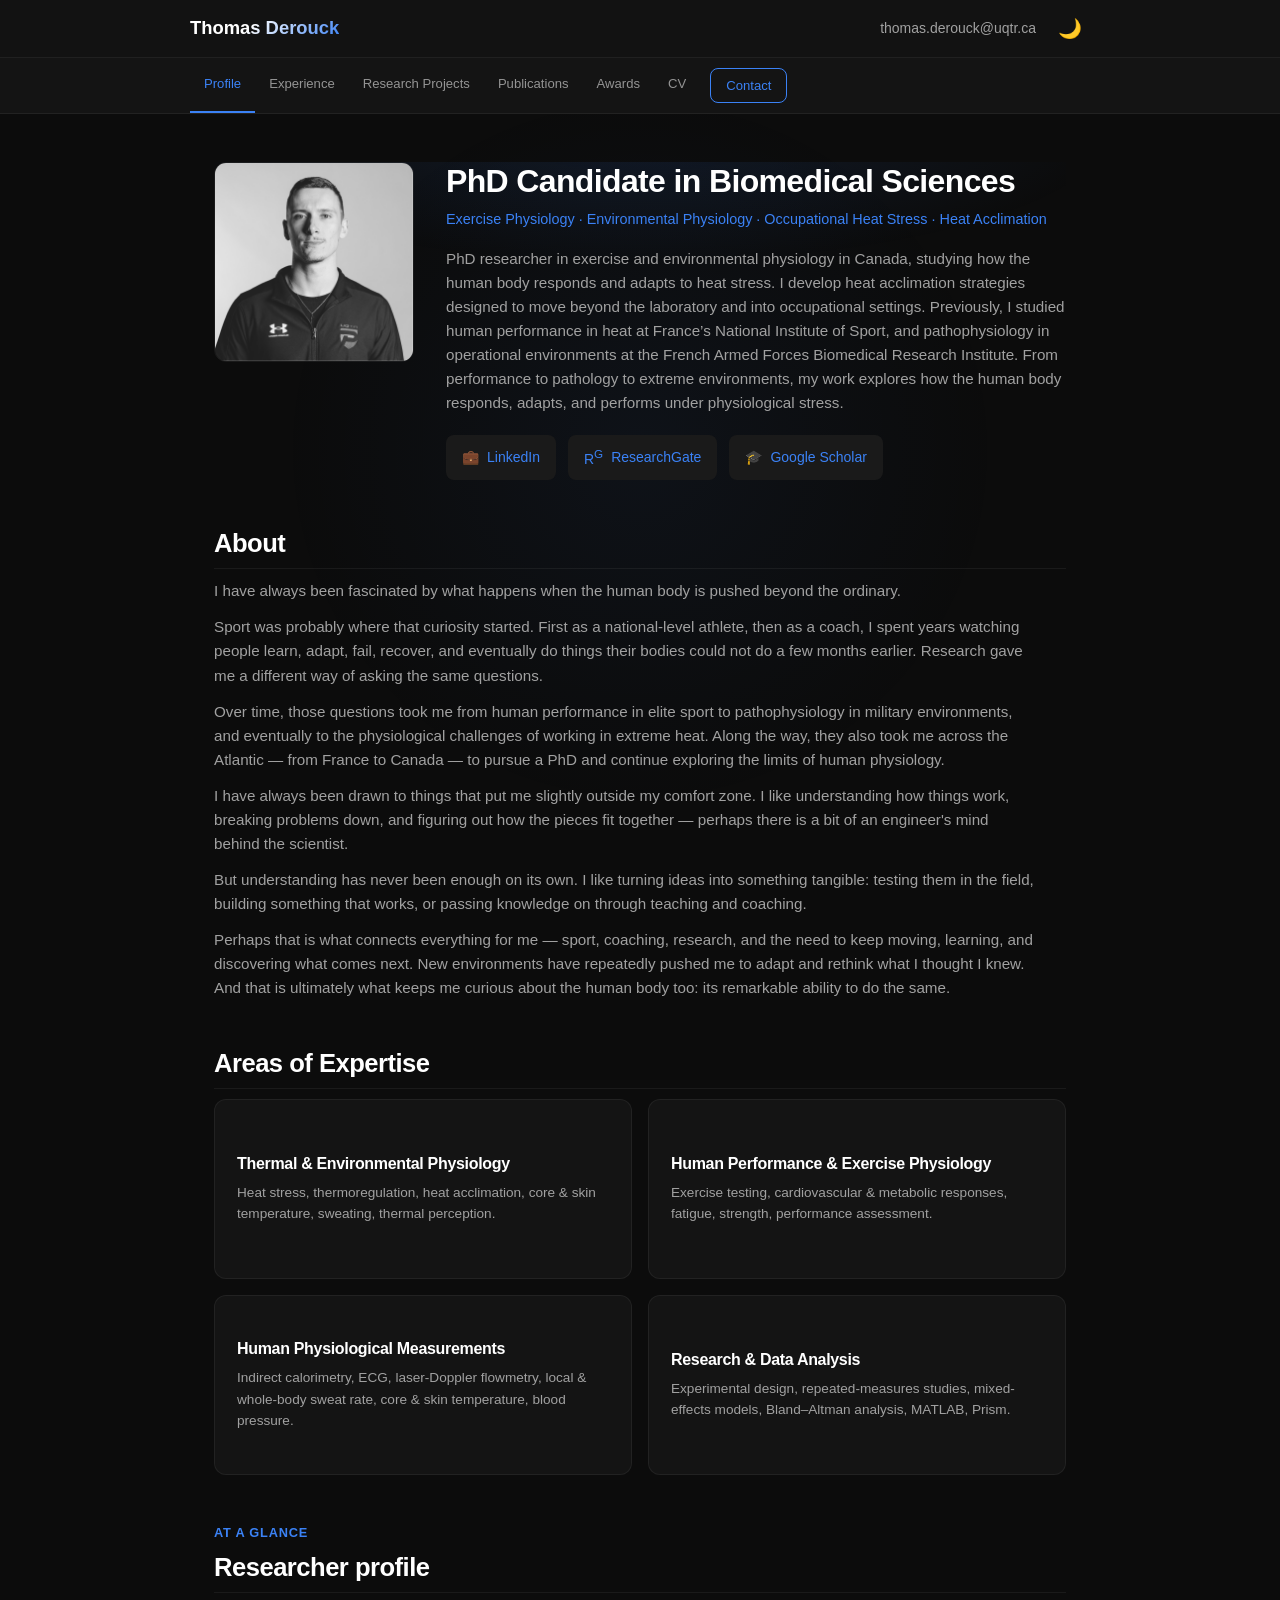
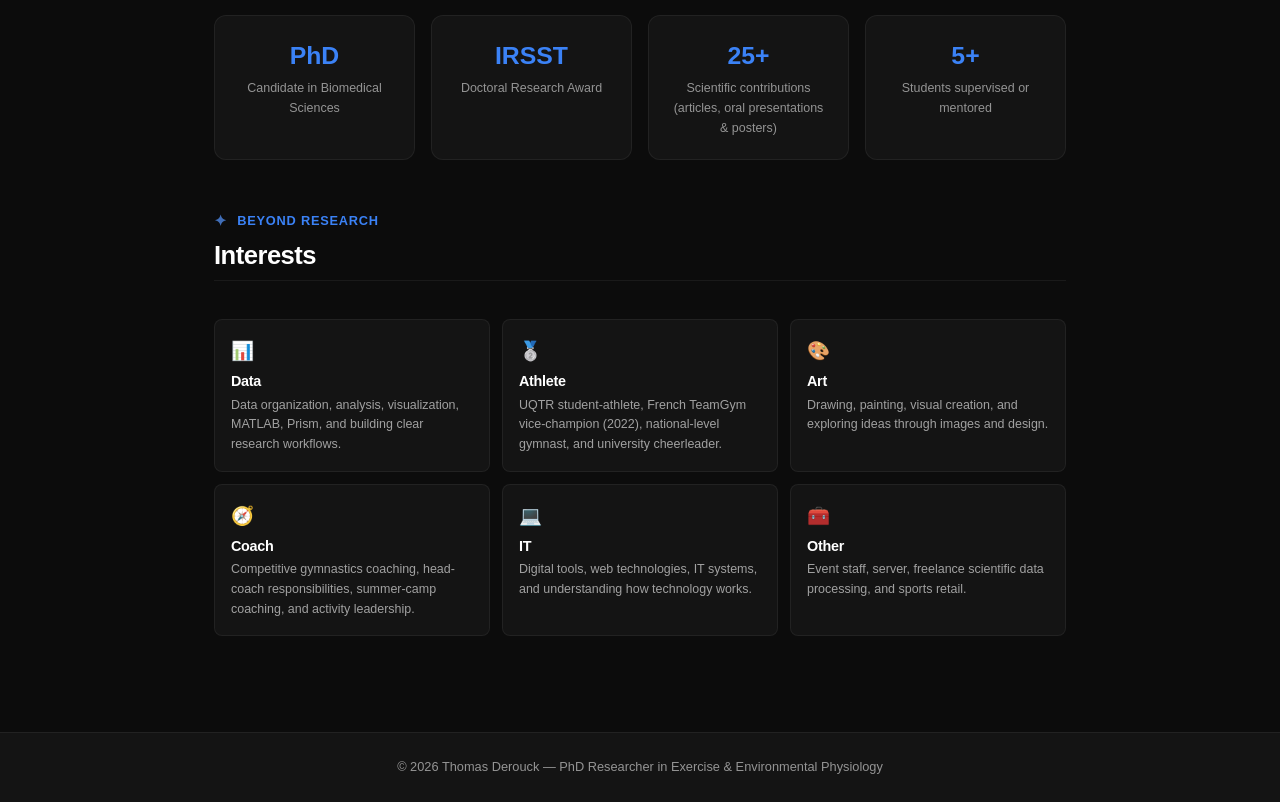
==== index.html @ eb09a751 "Add files via upload" ====
﻿<!DOCTYPE html>
<html lang="en">
<head>
  <meta charset="UTF-8">
  <meta name="viewport" content="width=device-width, initial-scale=1.0">
  <title>Thomas Derouck - PhD Candidate</title>
  <meta name="description" content="Academic website of Thomas Derouck, PhD candidate in biomedical sciences and environmental exercise physiology.">
  <meta name="theme-color" content="#0c0c0c">
  <link rel="stylesheet" href="style.css">
  <link rel="icon" href="favicon.ico">
  <meta property="og:type" content="website">
  <meta property="og:title" content="Thomas Derouck - PhD Candidate">
  <meta property="og:description" content="Academic website of Thomas Derouck, PhD candidate in biomedical sciences and environmental exercise physiology.">
</head>
<body>
  <div id="scroll-progress"></div>
  <div class="spotlight" aria-hidden="true"></div>
  <a href="#main-content" class="skip-link">Skip to main content</a>
  <script src="components.js" defer></script>
  <site-header></site-header>

  <main id="main-content">

    <section class="hero profile-section">
      <img src="profile.jpg" alt="Portrait of Thomas Derouck" class="profile-photo">
      <div class="hero-copy reveal">
        <h1>PhD Candidate in Biomedical Sciences</h1>
        <p class="subtitle">Exercise Physiology · Environmental Physiology · Occupational Heat Stress · Heat Acclimation</p>
        <p class="description">PhD researcher in exercise and environmental physiology in Canada, studying how the human body responds and adapts to heat stress. I develop heat acclimation strategies designed to move beyond the laboratory and into occupational settings. Previously, I studied human performance in heat at France’s National Institute of Sport, and pathophysiology in operational environments at the French Armed Forces Biomedical Research Institute. From performance to pathology to extreme environments, my work explores how the human body responds, adapts, and performs under physiological stress.</p>
        <div class="profile-links">
          <a class="profile-link" href="https://www.linkedin.com/in/thomas-derouck/" target="_blank" rel="noopener noreferrer"><span aria-hidden="true">💼</span> LinkedIn</a>
          <a class="profile-link" href="https://www.researchgate.net/profile/Thomas-Derouck-2?ev=prf_overview" target="_blank" rel="noopener noreferrer"><span aria-hidden="true">R<sup>G</sup></span> ResearchGate</a>
          <a class="profile-link" href="https://scholar.google.com/citations?user=hcS6r_EAAAAJ&amp;hl=fr&amp;oi=ao" target="_blank" rel="noopener noreferrer"><span aria-hidden="true">🎓</span> Google Scholar</a>
        </div>
      </div>
    </section>

    <section class="section about-section reveal">
      <h2 class="section-title">About</h2>
      <p>I have always been fascinated by what happens when the human body is pushed beyond the ordinary.</p>
      <p>Sport was probably where that curiosity started. First as a national-level athlete, then as a coach, I spent years watching people learn, adapt, fail, recover, and eventually do things their bodies could not do a few months earlier. Research gave me a different way of asking the same questions.</p>
      <p>Over time, those questions took me from human performance in elite sport to pathophysiology in military environments, and eventually to the physiological challenges of working in extreme heat. Along the way, they also took me across the Atlantic — from France to Canada — to pursue a PhD and continue exploring the limits of human physiology.</p>
      <p>I have always been drawn to things that put me slightly outside my comfort zone. I like understanding how things work, breaking problems down, and figuring out how the pieces fit together — perhaps there is a bit of an engineer's mind behind the scientist.</p>
      <p>But understanding has never been enough on its own. I like turning ideas into something tangible: testing them in the field, building something that works, or passing knowledge on through teaching and coaching.</p>
      <p>Perhaps that is what connects everything for me — sport, coaching, research, and the need to keep moving, learning, and discovering what comes next. New environments have repeatedly pushed me to adapt and rethink what I thought I knew. And that is ultimately what keeps me curious about the human body too: its remarkable ability to do the same.</p>
    </section>

    <section class="section reveal">
      <h2 class="section-title">Areas of Expertise</h2>
      <div class="expertise-grid">
        <article class="expertise-item">
          <h3>Thermal &amp; Environmental Physiology</h3>
          <p>Heat stress, thermoregulation, heat acclimation, core &amp; skin temperature, sweating, thermal perception.</p>
        </article>
        <article class="expertise-item">
          <h3>Human Performance &amp; Exercise Physiology</h3>
          <p>Exercise testing, cardiovascular &amp; metabolic responses, fatigue, strength, performance assessment.</p>
        </article>
        <article class="expertise-item">
          <h3>Human Physiological Measurements</h3>
          <p>Indirect calorimetry, ECG, laser-Doppler flowmetry, local &amp; whole-body sweat rate, core &amp; skin temperature, blood pressure.</p>
        </article>
        <article class="expertise-item">
          <h3>Research &amp; Data Analysis</h3>
          <p>Experimental design, repeated-measures studies, mixed-effects models, Bland–Altman analysis, MATLAB, Prism.</p>
        </article>
      </div>
    </section>

    <section class="section reveal">
      <div class="section-header">
        <div>
          <p class="eyebrow">At a glance</p>
          <h2 class="section-title">Researcher profile</h2>
        </div>
      </div>

      <div class="stat-grid">
        <div class="stat-card">
          <span class="stat-number">PhD</span>
          <span class="stat-label">Candidate in Biomedical Sciences</span>
        </div>
        <div class="stat-card">
          <span class="stat-number">IRSST</span>
          <span class="stat-label">Doctoral Research Award</span>
        </div>
        <div class="stat-card">
          <span class="stat-number">25+</span>
          <span class="stat-label">Scientific contributions (articles, oral presentations &amp; posters)</span>
        </div>
        <div class="stat-card">
          <span class="stat-number">5+</span>
          <span class="stat-label">Students supervised or mentored</span>
        </div>
      </div>
    </section>

    <section class="section reveal profile-interests">
      <div class="section-header">
        <p class="eyebrow"><span class="section-icon" aria-hidden="true">✦</span> Beyond research</p>
        <h2 class="section-title">Interests</h2>
      </div>
      <div class="interest-grid">
        <article class="interest-item"><span aria-hidden="true">📊</span><h3>Data</h3><p>Data organization, analysis, visualization, MATLAB, Prism, and building clear research workflows.</p></article>
        <article class="interest-item"><span aria-hidden="true">🥈</span><h3>Athlete</h3><p>UQTR student-athlete, French TeamGym vice-champion (2022), national-level gymnast, and university cheerleader.</p></article>
        <article class="interest-item"><span aria-hidden="true">🎨</span><h3>Art</h3><p>Drawing, painting, visual creation, and exploring ideas through images and design.</p></article>
        <article class="interest-item"><span aria-hidden="true">🧭</span><h3>Coach</h3><p>Competitive gymnastics coaching, head-coach responsibilities, summer-camp coaching, and activity leadership.</p></article>
        <article class="interest-item"><span aria-hidden="true">💻</span><h3>IT</h3><p>Digital tools, web technologies, IT systems, and understanding how technology works.</p></article>
        <article class="interest-item"><span aria-hidden="true">🧰</span><h3>Other</h3><p>Event staff, server, freelance scientific data processing, and sports retail.</p></article>
      </div>
    </section>
  </main>

  <site-footer></site-footer>
</body>
</html>
---- style.css ----
/* Adapted from Frederico Spinelli's public CV layout */
:root {
  --bg-primary:#0c0c0c; --bg-surface:#141414; --bg-elevated:#1a1a1a;
  --bg-hover:#222; --text-primary:#fff; --text-secondary:#a1a1a1;
  --text-muted:#949494; --accent:#3b82f6; --accent-hover:#60a5fa;
  --accent-glow:rgba(59,130,246,.15); --border:rgba(255,255,255,.06);
  --border-light:rgba(255,255,255,.12); --radius:12px; --radius-sm:8px;
  --font:Inter,-apple-system,BlinkMacSystemFont,"Segoe UI",sans-serif;
  --transition:.2s ease;
}
[data-theme="light"] {
  --bg-primary:#fff; --bg-surface:#f8f9fa; --bg-elevated:#f0f1f3;
  --bg-hover:#e9ecef; --text-primary:#111; --text-secondary:#495057;
  --text-muted:#6c757d; --accent:#2563eb; --accent-hover:#1d4ed8;
  --accent-glow:rgba(37,99,235,.15); --border:rgba(0,0,0,.08);
  --border-light:rgba(0,0,0,.15);
}
*,*::before,*::after{box-sizing:border-box;margin:0;padding:0}
html{scroll-behavior:smooth;scroll-padding-top:150px}
body{min-height:100vh;background:var(--bg-primary);color:var(--text-primary);font-family:var(--font);font-size:15px;line-height:1.58}
body::after{content:"";position:fixed;inset:0;pointer-events:none;z-index:9999;opacity:.03;background-image:url("data:image/svg+xml,%3Csvg viewBox='0 0 256 256' xmlns='http://www.w3.org/2000/svg'%3E%3Cfilter id='n'%3E%3CfeTurbulence type='fractalNoise' baseFrequency='.9' numOctaves='4' stitchTiles='stitchTiles'/%3E%3C/filter%3E%3Crect width='100%25' height='100%25' filter='url(%23n)' opacity='.04'/%3E%3C/svg%3E")}
h1,h2,h3,h4{color:var(--text-primary);font-weight:600;line-height:1.2;letter-spacing:-.02em}
h1{font-size:2.25rem;font-weight:700;background:linear-gradient(135deg,var(--text-primary) 40%,var(--accent) 100%);background-clip:text;-webkit-background-clip:text;-webkit-text-fill-color:transparent}
h2{font-size:1.6rem}h3{font-size:1.05rem}h4{font-size:.95rem}
p,ul{color:var(--text-secondary)}p{margin-bottom:12px}ul{padding-left:1.25rem}li+li{margin-top:.35rem}
strong{color:var(--text-primary)}
a{color:var(--accent);text-decoration:none;transition:color var(--transition)}a:hover{color:var(--accent-hover)}
#scroll-progress{position:fixed;top:0;left:0;height:2px;width:0;background:var(--accent);z-index:300}
.skip-link{position:absolute;top:-50px;left:0;background:var(--accent);color:#fff;padding:8px 16px;z-index:1000}.skip-link:focus{top:0}
.spotlight{position:fixed;inset:0;pointer-events:none;z-index:0;background:radial-gradient(600px circle at var(--mx,50%) var(--my,50%),rgba(59,130,246,.055),transparent 60%)}

site-header{display:block;position:sticky;top:0;z-index:100}
.site-header{background:rgba(20,20,20,.94);border-bottom:1px solid var(--border);padding:9px max(24px,calc((100vw - 900px)/2));position:relative;z-index:1;backdrop-filter:blur(12px);display:flex;justify-content:space-between;align-items:center;gap:16px}
[data-theme="light"] .site-header{background:rgba(248,249,250,.94)}
.brand{display:block}.brand-text{display:block}.brand-text strong{display:block;font-size:1.15rem;line-height:1.1;background:linear-gradient(135deg,var(--text-primary) 40%,var(--accent));background-clip:text;-webkit-background-clip:text;-webkit-text-fill-color:transparent}.brand-text small{display:none}
.header-actions{display:flex;align-items:center;gap:14px}.header-email{color:var(--text-secondary);font-size:.875rem}.theme-toggle{background:none;border:0;color:var(--text-secondary);cursor:pointer;font-size:1.2rem;padding:8px}.nav-toggle{display:none}
.site-nav{background:var(--bg-surface);border-bottom:1px solid var(--border);padding:0 max(24px,calc((100vw - 900px)/2));display:flex;overflow-x:auto;position:relative;z-index:1;scrollbar-width:none}.site-nav::-webkit-scrollbar{display:none}
.site-nav a{color:var(--text-muted);padding:16px 14px;font-size:.82rem;font-weight:500;white-space:nowrap;border-bottom:2px solid transparent}.site-nav a:hover{color:var(--text-primary);background:var(--bg-hover)}.site-nav a[aria-current="page"]{color:var(--accent);border-bottom-color:var(--accent)}
.site-nav .nav-contact{align-self:center;margin:7px 0 7px 10px;padding:8px 15px;border:1px solid var(--accent);border-radius:var(--radius-sm);color:var(--accent);line-height:1.35}.site-nav .nav-contact:hover{background:var(--accent);color:#fff}.site-nav .nav-contact[aria-current="page"]{background:var(--accent);color:#fff;border-bottom-color:var(--accent)}

main{max-width:900px;margin:0 auto;padding:48px 24px;position:relative;z-index:1}
.hero{display:grid;grid-template-columns:200px 1fr;gap:32px;align-items:start;margin-bottom:48px;background:radial-gradient(ellipse 80% 60% at 50% -10%,rgba(59,130,246,.12),transparent 70%)}
.profile-photo{width:200px;height:200px;object-fit:cover;object-position:center 32%;border:1px solid var(--border);border-radius:var(--radius);filter:grayscale(100%)}
.hero-copy{max-width:760px}.hero-card{display:none}.eyebrow{color:var(--accent);font-size:.8rem;font-weight:600;letter-spacing:.06em;text-transform:uppercase;margin-bottom:8px}
.hero h1{font-size:2rem;-webkit-text-fill-color:var(--text-primary);background:none;margin-bottom:8px}.hero .subtitle{color:var(--accent);font-size:.9rem;font-weight:500;margin-bottom:16px}.hero .description{font-size:.95rem}
.hero-highlights{display:grid;grid-template-columns:repeat(2,1fr);gap:16px;margin:24px 0}.hero-highlights p{background:var(--bg-surface);border:1px solid var(--border);border-radius:var(--radius);padding:20px;margin:0;font-size:.88rem}.hero-highlights span{display:block;color:var(--accent);font-size:1.5rem;font-weight:700;margin-bottom:4px}
.hero-note{font-size:.84rem;color:var(--text-muted)}
.profile-links{display:flex;flex-wrap:wrap;gap:12px;margin-top:20px}.profile-link{display:inline-flex;align-items:center;gap:8px;background:var(--bg-elevated);padding:10px 16px;border-radius:var(--radius-sm);font-size:.875rem;font-weight:500}.profile-link:hover{background:var(--bg-hover);transform:translateY(-1px)}
.action-row{display:flex;flex-wrap:wrap;gap:12px;margin-top:20px}.button{display:inline-flex;align-items:center;background:var(--bg-elevated);border:1px solid var(--border);border-radius:var(--radius-sm);padding:10px 16px;font-size:.85rem;font-weight:500}.button:hover{background:var(--bg-hover);transform:translateY(-1px)}.button.primary{background:var(--accent);color:#fff;border-color:var(--accent)}.button.primary:hover{background:var(--accent-hover)}

.section{margin-bottom:48px}.section-header{margin-bottom:22px}.section-title{font-size:1.6rem;padding-bottom:10px;border-bottom:1px solid var(--border);margin-bottom:10px}.section-intro{color:var(--text-muted);font-size:.9rem;max-width:760px}
.grid{display:grid;gap:16px}.grid.two{grid-template-columns:repeat(2,1fr)}.grid.three{grid-template-columns:repeat(3,1fr)}
.card,.publication,.contact-method,.print-note{position:relative;isolation:isolate;background:var(--bg-surface);border:1px solid var(--border);border-radius:var(--radius);padding:20px;transition:all var(--transition)}
.card:hover,.publication:hover,.contact-method:hover{border-color:var(--border-light);transform:translateY(-2px);box-shadow:0 0 0 1px var(--accent-glow),0 8px 32px rgba(0,0,0,.4)}
.card h3,.card h4{margin-bottom:7px}.card p,.publication p{font-size:.86rem}.card ul{font-size:.86rem}
.stat-grid{display:grid;grid-template-columns:repeat(4,1fr);gap:16px}.stat-card{background:var(--bg-surface);border:1px solid var(--border);border-radius:var(--radius);padding:20px;text-align:center;transition:all var(--transition)}.stat-card:hover{border-color:var(--border-light);transform:translateY(-2px);box-shadow:0 0 0 1px var(--accent-glow),0 8px 32px rgba(0,0,0,.4)}.stat-number{display:block;color:var(--accent);font-size:1.55rem;font-weight:700}.stat-label{display:block;color:var(--text-muted);font-size:.78rem;margin-top:4px}
.timeline{position:relative;padding-left:32px}.timeline::before{content:"";position:absolute;left:7px;top:0;bottom:0;width:2px;background:var(--border)}.timeline-item{position:relative;background:var(--bg-surface);border:1px solid var(--border);border-radius:var(--radius);padding:20px;margin-bottom:16px}.timeline-item::before{content:"";position:absolute;left:-29px;top:24px;width:10px;height:10px;border-radius:50%;background:var(--bg-primary);border:2px solid var(--accent)}.timeline-date,.publication .status{display:block;color:var(--accent);font-size:.75rem;font-weight:600;text-transform:uppercase;letter-spacing:.05em;margin-bottom:8px}
.publication-list{display:grid;gap:16px}.pill-list{display:flex;flex-wrap:wrap;gap:8px;margin-top:14px}.pill{background:var(--bg-elevated);border:1px solid var(--border);border-radius:20px;color:var(--text-secondary);font-size:.75rem;padding:6px 12px}.contact-card{display:grid;grid-template-columns:repeat(2,1fr);gap:16px}.contact-method span{display:block;color:var(--text-muted);font-size:.78rem}.contact-method a{font-weight:600}.print-note{background:linear-gradient(135deg,var(--bg-surface),rgba(59,130,246,.06))}
.publication-link{display:block;color:inherit}.publication-link:hover{color:inherit}.publication-meta{color:var(--text-muted);font-size:.84rem!important;margin-bottom:9px!important}.publication-title{font-size:1rem;line-height:1.45;margin-bottom:10px}.publication-doi-label{display:block;color:var(--text-muted);font-size:.7rem;margin-bottom:3px}.publication-doi{display:inline-block;color:var(--accent);font-size:.78rem;font-weight:600;margin-top:2px}.publication-authors{color:var(--text-muted);font-size:.85rem!important;margin:10px 0 0}.conference-meta{color:var(--text-muted);font-size:.84rem!important;margin-bottom:9px!important}.conference-list h3{font-size:1rem;line-height:1.45}
.peer-publications .publication{padding:17px 20px}.peer-publications .publication .status{margin-bottom:6px}.peer-publications .publication-meta{margin-bottom:2px!important;line-height:1.45}.peer-publications .publication-doi-label{margin:0 0 8px}.peer-publications .publication-title{margin-bottom:5px}
.selected-presentations .publication{padding:17px 20px}.selected-presentations .publication .status{margin-bottom:6px}.selected-presentations .publication-meta{margin-bottom:8px!important;line-height:1.45}.selected-presentations .publication-title{margin-bottom:0}
.publication-venue{color:var(--accent);font-style:normal;font-weight:650}
.conference-venue{color:var(--accent);font-weight:650}
.mentee-list{margin-top:14px}.mentee{padding:14px 0;border-top:1px solid var(--border)}.mentee:first-child{padding-top:12px}.mentee h4{margin:3px 0 4px}.mentee p{font-size:.85rem;margin-bottom:4px}.award-line{color:var(--text-primary)!important;font-size:.82rem!important;font-weight:600}.communication-card .award-line{margin-top:12px}
.education-section .timeline-item{padding:15px 18px;margin-bottom:10px}.education-section .timeline-item h3{margin-bottom:5px}.education-section .timeline-item p{font-size:.86rem;margin-bottom:4px}.education-section .timeline-date{margin-bottom:3px!important}
.research-role-list{display:grid;gap:0;border-top:1px solid var(--border)}.research-role{display:grid;grid-template-columns:72px 1fr;gap:18px;padding:18px 4px;border-bottom:1px solid var(--border);align-items:start}.research-role-mark{display:grid;place-items:center;min-height:52px;border:1px solid var(--border);border-radius:var(--radius-sm);background:var(--bg-surface);color:var(--accent);font-size:.72rem;font-weight:750;letter-spacing:.04em}.research-role h3{font-size:1rem;margin:2px 0 5px}.research-role p{font-size:.85rem;margin-bottom:3px}@media(max-width:560px){.research-role{grid-template-columns:54px 1fr;gap:12px}.research-role-mark{min-height:44px;font-size:.62rem}}
.award-list{display:grid;grid-template-columns:repeat(2,minmax(0,1fr));gap:14px}.award-item{background:var(--bg-surface);border:1px solid var(--border);border-radius:var(--radius);padding:18px 20px;transition:all var(--transition)}.award-item:hover{border-color:var(--border-light);transform:translateY(-2px);box-shadow:0 0 0 1px var(--accent-glow),0 8px 32px rgba(0,0,0,.4)}.award-item h3{font-size:1rem;margin:4px 0 5px}.award-item p{font-size:.84rem;margin-bottom:5px}.award-featured{background:linear-gradient(135deg,var(--bg-surface),rgba(59,130,246,.07));border-color:rgba(59,130,246,.35)}@media(max-width:640px){.award-list{grid-template-columns:1fr}}
.section-icon{display:inline-block;margin-right:.32rem;font-size:.95rem;filter:grayscale(.25);opacity:.85;transform:translateY(.04em)}

/* Academic CV */
.cv-page{max-width:900px}.cv-intro{display:flex;justify-content:space-between;align-items:flex-end;gap:28px;padding-bottom:28px;border-bottom:1px solid var(--border)}.cv-intro h1{font-size:2.35rem}.cv-role{color:var(--text-primary);font-size:1.05rem;font-weight:600;margin:8px 0 2px}.cv-affiliation{color:var(--text-muted);font-size:.88rem;margin:0}.cv-actions{display:flex;flex-wrap:wrap;justify-content:flex-end;gap:8px}.cv-summary{padding:24px 0 6px;max-width:800px}.cv-summary>p{font-size:.98rem}.cv-keywords{display:flex;flex-wrap:wrap;gap:7px;margin-top:14px}.cv-keywords span{background:var(--bg-elevated);border:1px solid var(--border);border-radius:999px;color:var(--text-secondary);font-size:.72rem;padding:5px 10px}.cv-section{margin-top:44px}.cv-section-heading{display:flex;align-items:center;gap:9px;padding-bottom:10px;margin-bottom:4px;border-bottom:1px solid var(--border)}.cv-section-heading>span{font-size:1rem;filter:grayscale(.25);opacity:.85}.cv-section-heading h2{font-size:1.45rem}.cv-entry-list{display:grid}.cv-entry{display:grid;grid-template-columns:125px 1fr;gap:22px;padding:16px 3px;border-bottom:1px solid var(--border)}.cv-date{color:var(--accent);font-size:.75rem;font-weight:650;letter-spacing:.03em;text-transform:uppercase;padding-top:2px}.cv-entry h3{font-size:.96rem;margin-bottom:3px}.cv-entry p{font-size:.84rem;margin-bottom:3px}.cv-place{color:var(--text-muted)!important;font-style:italic}.cv-columns{display:grid;grid-template-columns:repeat(2,minmax(0,1fr));gap:28px;padding-top:16px}.cv-subheading{font-size:.92rem;color:var(--accent);margin-bottom:8px}.cv-name-list{list-style:none;padding:0}.cv-name-list li{padding:8px 0;border-bottom:1px solid var(--border);font-size:.84rem}.cv-name-list strong,.cv-name-list span{display:block}.cv-name-list span{color:var(--text-muted);font-size:.76rem;margin-top:2px}.cv-columns ul:not(.cv-name-list){font-size:.84rem}.cv-metrics{display:grid;grid-template-columns:repeat(3,1fr);gap:12px;padding:16px 0}.cv-metrics a{background:var(--bg-surface);border:1px solid var(--border);border-radius:var(--radius-sm);padding:14px;text-align:center}.cv-metrics a:hover{border-color:var(--border-light);transform:translateY(-2px)}.cv-metrics strong{display:block;color:var(--accent);font-size:1.4rem}.cv-metrics span{display:block;color:var(--text-muted);font-size:.72rem}.cv-featured-list{border-top:1px solid var(--border)}.cv-featured-list article{display:grid;grid-template-columns:52px 1fr;gap:12px;padding:11px 2px;border-bottom:1px solid var(--border)}.cv-featured-list article>span{color:var(--text-muted);font-size:.75rem}.cv-featured-list h3{font-size:.86rem;margin-bottom:2px}.cv-featured-list p{font-size:.75rem;margin:0}.cv-more-link{display:inline-block;margin-top:12px;font-size:.8rem;font-weight:600}.cv-more-link:hover{text-decoration:underline}
@media(max-width:700px){.cv-intro{display:block}.cv-actions{justify-content:flex-start;margin-top:18px}.cv-entry{grid-template-columns:1fr;gap:3px}.cv-columns{grid-template-columns:1fr}.cv-metrics{grid-template-columns:1fr}.cv-intro h1{font-size:2rem}}
@media print{.cv-page{max-width:none}.cv-actions{display:none}.cv-section{margin-top:24px}.cv-entry{padding:9px 2px}.cv-metrics a{border:1px solid #ddd}.cv-more-link{display:none}.cv-section,.cv-entry,.cv-featured-list article{break-inside:avoid}}
.interest-grid{display:grid;grid-template-columns:repeat(3,minmax(0,1fr));gap:12px;padding-top:16px}.interest-item{background:var(--bg-surface);border:1px solid var(--border);border-radius:var(--radius-sm);padding:16px;transition:all var(--transition)}.interest-item:hover{border-color:var(--border-light);transform:translateY(-2px);box-shadow:0 0 0 1px var(--accent-glow),0 8px 32px rgba(0,0,0,.4)}.interest-item>span{display:block;font-size:1.15rem;margin-bottom:8px;filter:grayscale(.15)}.interest-item h3{font-size:.9rem;margin-bottom:5px}.interest-item p{font-size:.78rem;margin:0}.reference-grid{display:grid;grid-template-columns:repeat(2,minmax(0,1fr));gap:12px;padding-top:16px}.reference-item{background:var(--bg-surface);border:1px solid var(--border);border-radius:var(--radius-sm);padding:16px}.reference-item h3{font-size:.9rem;margin-bottom:3px}.reference-item p{font-size:.76rem;margin-bottom:7px}.reference-role{color:var(--accent)!important;font-weight:600}.reference-item a{font-size:.73rem;overflow-wrap:anywhere}@media(max-width:700px){.interest-grid,.reference-grid{grid-template-columns:1fr}}@media print{.interest-grid{grid-template-columns:repeat(3,1fr)}.reference-grid{grid-template-columns:repeat(2,1fr)}.interest-item,.reference-item{background:#fff!important;border:1px solid #ddd!important;break-inside:avoid}}
.contact-form{background:var(--bg-surface);border:1px solid var(--border);border-radius:var(--radius);padding:28px}.form-row{display:grid;grid-template-columns:repeat(2,minmax(0,1fr));gap:16px}.form-group{margin-bottom:18px}.form-group label{display:block;color:var(--text-secondary);font-size:.8rem;font-weight:600;margin-bottom:7px}.required{color:var(--accent)}.form-group input,.form-group select,.form-group textarea{width:100%;background:var(--bg-primary);border:1px solid var(--border-light);border-radius:var(--radius-sm);padding:11px 13px;color:var(--text-primary);font:inherit;font-size:.9rem;transition:border-color var(--transition),box-shadow var(--transition)}.form-group textarea{resize:vertical;min-height:150px}.form-group input::placeholder,.form-group textarea::placeholder{color:var(--text-muted)}.form-group input:focus,.form-group select:focus,.form-group textarea:focus{outline:none;border-color:var(--accent);box-shadow:0 0 0 3px var(--accent-glow)}.form-footer{display:flex;justify-content:space-between;align-items:center;gap:16px}.submit-btn{display:inline-flex;align-items:center;gap:9px;background:var(--accent);border:0;border-radius:var(--radius-sm);padding:12px 18px;color:#fff;font:inherit;font-size:.88rem;font-weight:650;cursor:pointer}.submit-btn:hover{background:var(--accent-hover);transform:translateY(-1px)}.form-note{color:var(--text-muted);font-size:.72rem;margin:0}.contact-methods{display:grid;grid-template-columns:repeat(3,minmax(0,1fr));gap:12px;margin-top:18px}.contact-method{display:flex;align-items:center;gap:12px;background:var(--bg-surface);border:1px solid var(--border);border-radius:var(--radius-sm);padding:15px;color:var(--text-primary)}.contact-method:hover{border-color:var(--border-light);transform:translateY(-2px);color:var(--text-primary)}.method-icon{display:grid;place-items:center;width:34px;height:34px;background:var(--bg-elevated);border-radius:7px;font-size:.9rem;flex:0 0 auto}.contact-method strong,.contact-method small{display:block}.contact-method strong{font-size:.82rem}.contact-method small{color:var(--text-muted);font-size:.7rem;margin-top:2px}@media(max-width:680px){.form-row,.contact-methods{grid-template-columns:1fr}.form-footer{align-items:flex-start;flex-direction:column}.contact-form{padding:20px}}
.collaborations-section{margin-top:64px}.collaboration-list{display:grid;gap:0;border-top:1px solid var(--border)}.collaboration-item{padding:16px 4px;border-bottom:1px solid var(--border)}.collaboration-type{display:block;color:var(--accent);font-size:.66rem;font-weight:700;letter-spacing:.06em;text-transform:uppercase;margin-bottom:4px}.collaboration-meta{color:var(--text-muted);font-size:.76rem!important;margin-bottom:5px!important}.collaboration-item h3{font-size:.9rem;line-height:1.4;margin-bottom:5px}.collaboration-authors{color:var(--text-muted);font-size:.74rem!important;margin:0!important}.collaboration-item strong{color:var(--text-secondary)}
.site-footer{background:var(--bg-surface);border-top:1px solid var(--border);padding:24px max(24px,calc((100vw - 900px)/2));text-align:center;color:var(--text-muted);font-size:.8rem}.site-footer p{color:var(--text-muted);margin:0}.footer-links{display:flex;justify-content:center;gap:16px;margin:10px 0}
.reveal{opacity:1;transform:none}
@media(max-width:768px){h1{font-size:1.8rem}.brand-text strong{font-size:1.15rem}.header-email{display:none}.hero{grid-template-columns:1fr;text-align:center}.profile-photo{width:160px;height:160px;margin:0 auto}.profile-links{justify-content:center}.grid.two,.grid.three,.contact-card,.hero-highlights{grid-template-columns:1fr}.expertise-grid{grid-template-columns:repeat(2,1fr)}.expertise-featured{grid-column:span 2;grid-row:span 1}.stat-grid{grid-template-columns:repeat(2,1fr)}main{padding-top:36px}}
@media(max-width:480px){.stat-grid,.expertise-grid{grid-template-columns:1fr}.expertise-featured{grid-column:auto}.site-nav a{padding:14px 11px}.theme-toggle{padding:4px}}
@media(prefers-reduced-motion:reduce){*,*::before,*::after{transition:none!important;scroll-behavior:auto!important}}
@media print{.site-header,.site-nav,.site-footer,#scroll-progress,.spotlight,.action-row{display:none!important}body{background:#fff;color:#111;font-size:11pt}main{max-width:none;padding:0}.card,.publication,.timeline-item,.stat-card{background:#fff!important;border:1px solid #ddd!important;break-inside:avoid}h1,h2,h3,p,li,span{color:#111!important;-webkit-text-fill-color:#111!important}}
.about-section p{max-width:820px;font-size:.95rem}
.expertise-grid{display:grid;grid-template-columns:repeat(4,1fr);gap:16px}.expertise-item{background:var(--bg-surface);border:1px solid var(--border);border-radius:var(--radius);padding:22px;transition:all var(--transition)}.expertise-item:hover{border-color:var(--border-light);transform:translateY(-2px);box-shadow:0 0 0 1px var(--accent-glow),0 8px 32px rgba(0,0,0,.4)}.expertise-item h3{font-size:1rem;margin-bottom:9px}.expertise-item p{font-size:.85rem;margin:0}.expertise-featured{grid-column:span 2;grid-row:span 2;background:linear-gradient(135deg,var(--bg-surface),rgba(59,130,246,.07));display:flex;flex-direction:column;justify-content:center}.expertise-featured h3{font-size:1.3rem}

/* Equal expertise cards */
.expertise-grid{grid-template-columns:repeat(2,minmax(0,1fr))}
.expertise-item{min-height:180px;display:flex;flex-direction:column;justify-content:center}
.expertise-featured{grid-column:auto;grid-row:auto;background:var(--bg-surface)}
.expertise-featured h3{font-size:1rem}
@media(max-width:560px){.expertise-grid{grid-template-columns:1fr}.expertise-item{min-height:0}}
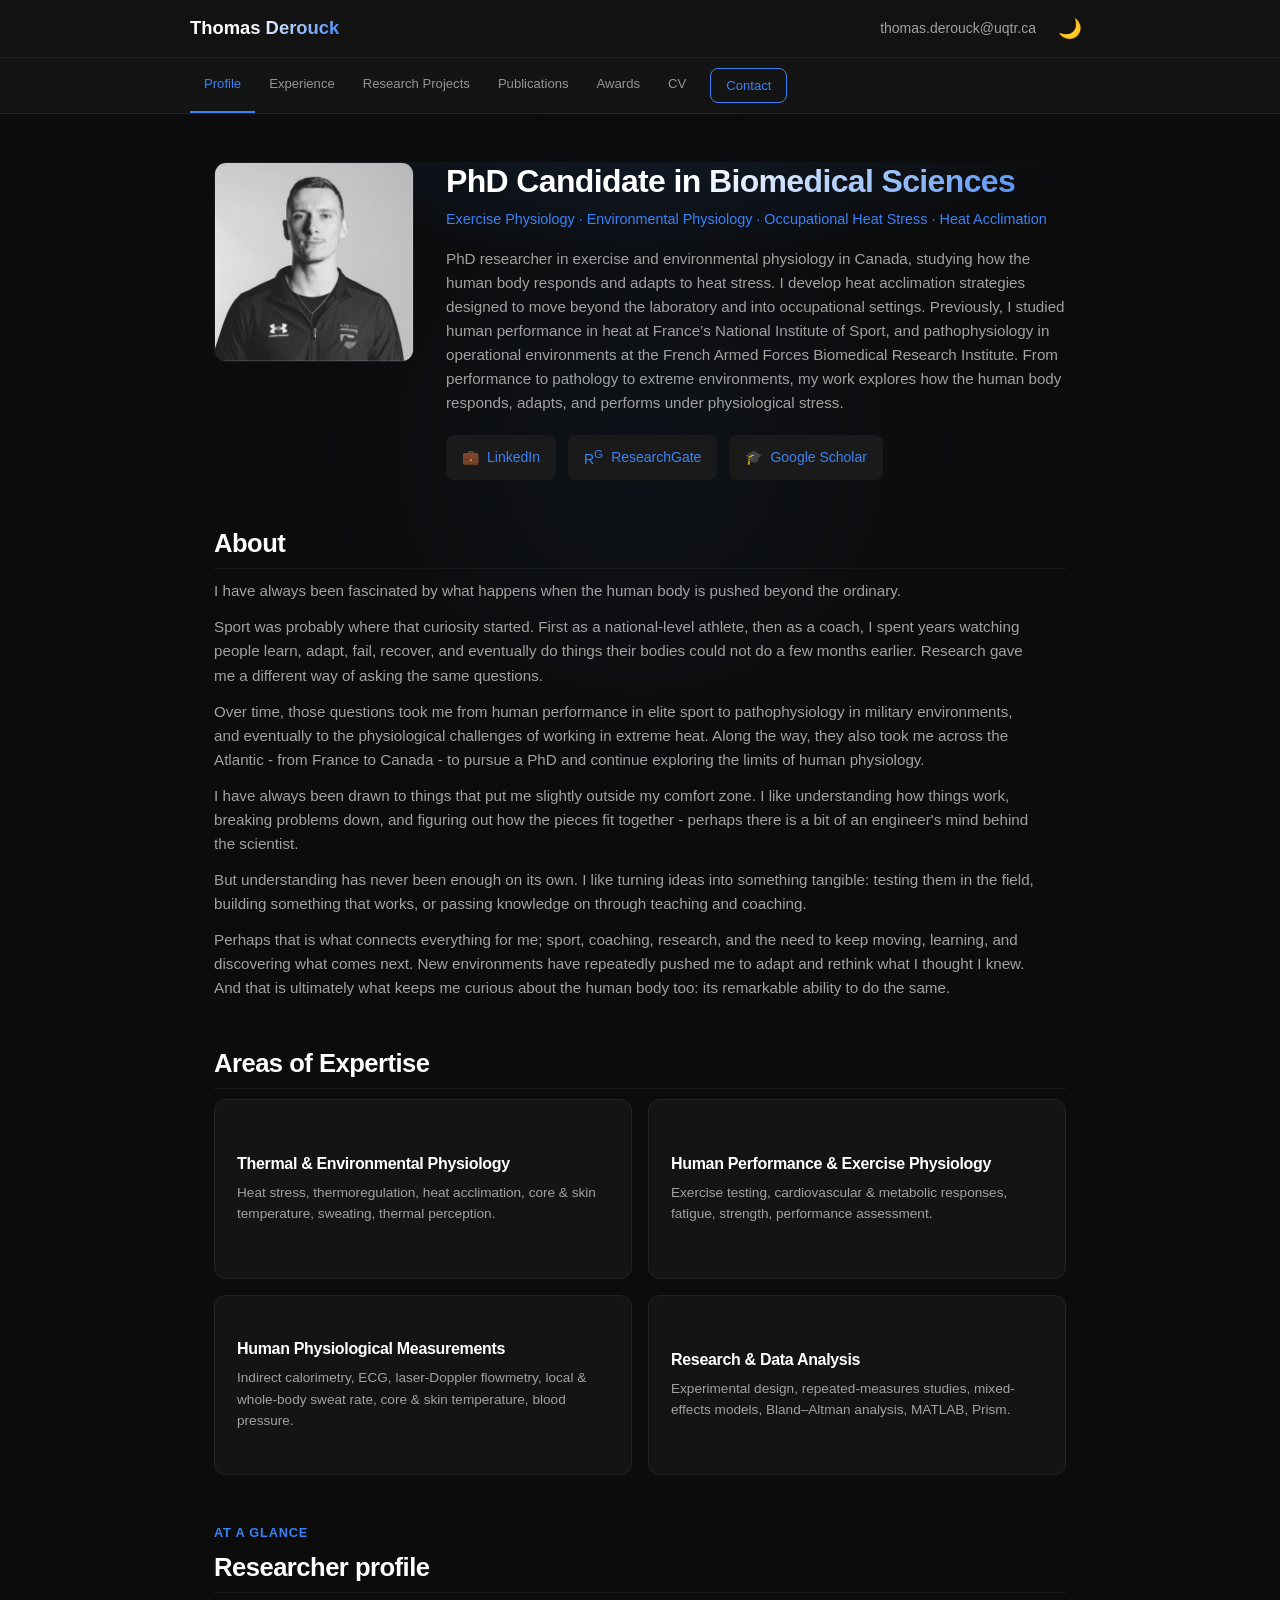
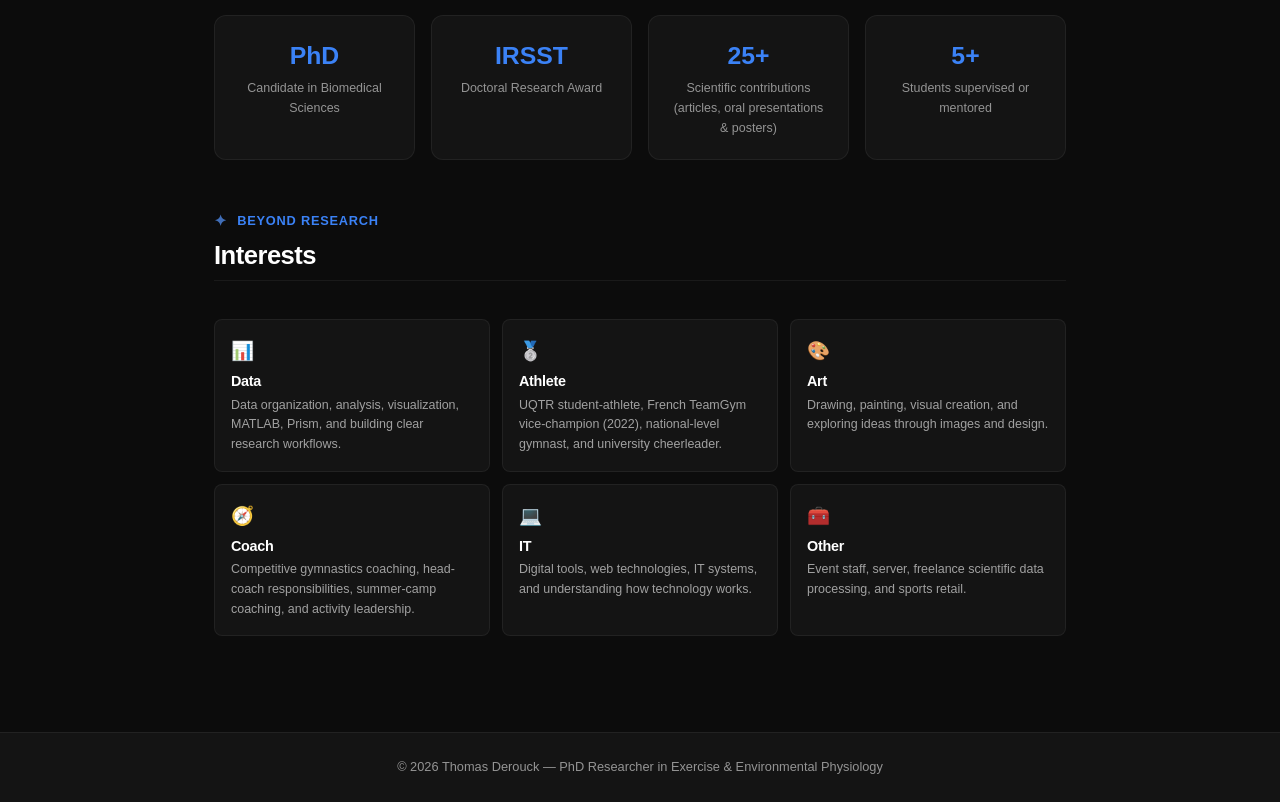
==== commit b121ed84: "Add files via upload" ====
--- a/index.html
+++ b/index.html
@@ -39,10 +39,10 @@
       <h2 class="section-title">About</h2>
       <p>I have always been fascinated by what happens when the human body is pushed beyond the ordinary.</p>
       <p>Sport was probably where that curiosity started. First as a national-level athlete, then as a coach, I spent years watching people learn, adapt, fail, recover, and eventually do things their bodies could not do a few months earlier. Research gave me a different way of asking the same questions.</p>
-      <p>Over time, those questions took me from human performance in elite sport to pathophysiology in military environments, and eventually to the physiological challenges of working in extreme heat. Along the way, they also took me across the Atlantic — from France to Canada — to pursue a PhD and continue exploring the limits of human physiology.</p>
-      <p>I have always been drawn to things that put me slightly outside my comfort zone. I like understanding how things work, breaking problems down, and figuring out how the pieces fit together — perhaps there is a bit of an engineer's mind behind the scientist.</p>
+      <p>Over time, those questions took me from human performance in elite sport to pathophysiology in military environments, and eventually to the physiological challenges of working in extreme heat. Along the way, they also took me across the Atlantic - from France to Canada - to pursue a PhD and continue exploring the limits of human physiology.</p>
+      <p>I have always been drawn to things that put me slightly outside my comfort zone. I like understanding how things work, breaking problems down, and figuring out how the pieces fit together - perhaps there is a bit of an engineer's mind behind the scientist.</p>
       <p>But understanding has never been enough on its own. I like turning ideas into something tangible: testing them in the field, building something that works, or passing knowledge on through teaching and coaching.</p>
-      <p>Perhaps that is what connects everything for me — sport, coaching, research, and the need to keep moving, learning, and discovering what comes next. New environments have repeatedly pushed me to adapt and rethink what I thought I knew. And that is ultimately what keeps me curious about the human body too: its remarkable ability to do the same.</p>
+      <p>Perhaps that is what connects everything for me; sport, coaching, research, and the need to keep moving, learning, and discovering what comes next. New environments have repeatedly pushed me to adapt and rethink what I thought I knew. And that is ultimately what keeps me curious about the human body too: its remarkable ability to do the same.</p>
     </section>
 
     <section class="section reveal">
--- a/style.css
+++ b/style.css
@@ -42,7 +42,7 @@
 .hero{display:grid;grid-template-columns:200px 1fr;gap:32px;align-items:start;margin-bottom:48px;background:radial-gradient(ellipse 80% 60% at 50% -10%,rgba(59,130,246,.12),transparent 70%)}
 .profile-photo{width:200px;height:200px;object-fit:cover;object-position:center 32%;border:1px solid var(--border);border-radius:var(--radius);filter:grayscale(100%)}
 .hero-copy{max-width:760px}.hero-card{display:none}.eyebrow{color:var(--accent);font-size:.8rem;font-weight:600;letter-spacing:.06em;text-transform:uppercase;margin-bottom:8px}
-.hero h1{font-size:2rem;-webkit-text-fill-color:var(--text-primary);background:none;margin-bottom:8px}.hero .subtitle{color:var(--accent);font-size:.9rem;font-weight:500;margin-bottom:16px}.hero .description{font-size:.95rem}
+.hero h1{font-size:2rem;background:linear-gradient(135deg,var(--text-primary) 40%,var(--accent) 100%);background-clip:text;-webkit-background-clip:text;color:var(--text-primary);-webkit-text-fill-color:transparent;margin-bottom:8px}.hero .subtitle{color:var(--accent);font-size:.9rem;font-weight:500;margin-bottom:16px}.hero .description{font-size:.95rem}
 .hero-highlights{display:grid;grid-template-columns:repeat(2,1fr);gap:16px;margin:24px 0}.hero-highlights p{background:var(--bg-surface);border:1px solid var(--border);border-radius:var(--radius);padding:20px;margin:0;font-size:.88rem}.hero-highlights span{display:block;color:var(--accent);font-size:1.5rem;font-weight:700;margin-bottom:4px}
 .hero-note{font-size:.84rem;color:var(--text-muted)}
 .profile-links{display:flex;flex-wrap:wrap;gap:12px;margin-top:20px}.profile-link{display:inline-flex;align-items:center;gap:8px;background:var(--bg-elevated);padding:10px 16px;border-radius:var(--radius-sm);font-size:.875rem;font-weight:500}.profile-link:hover{background:var(--bg-hover);transform:translateY(-1px)}
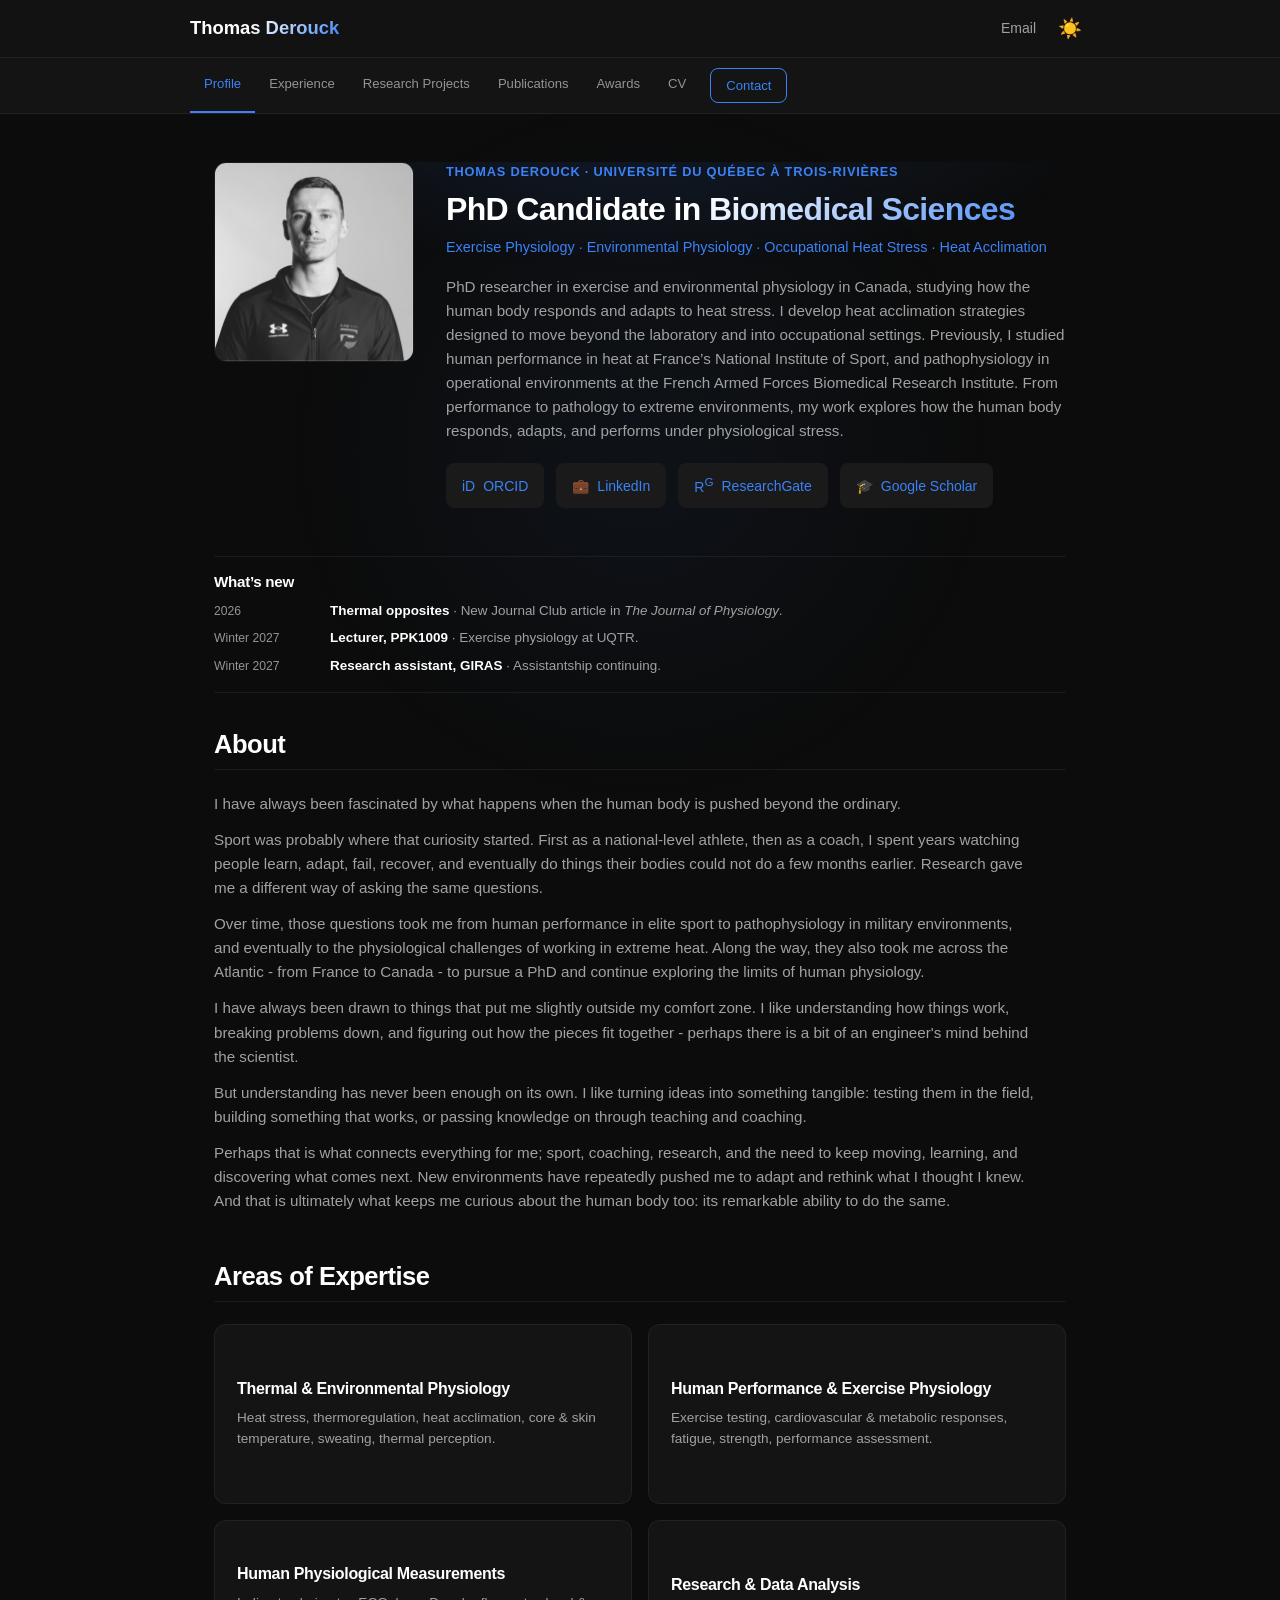
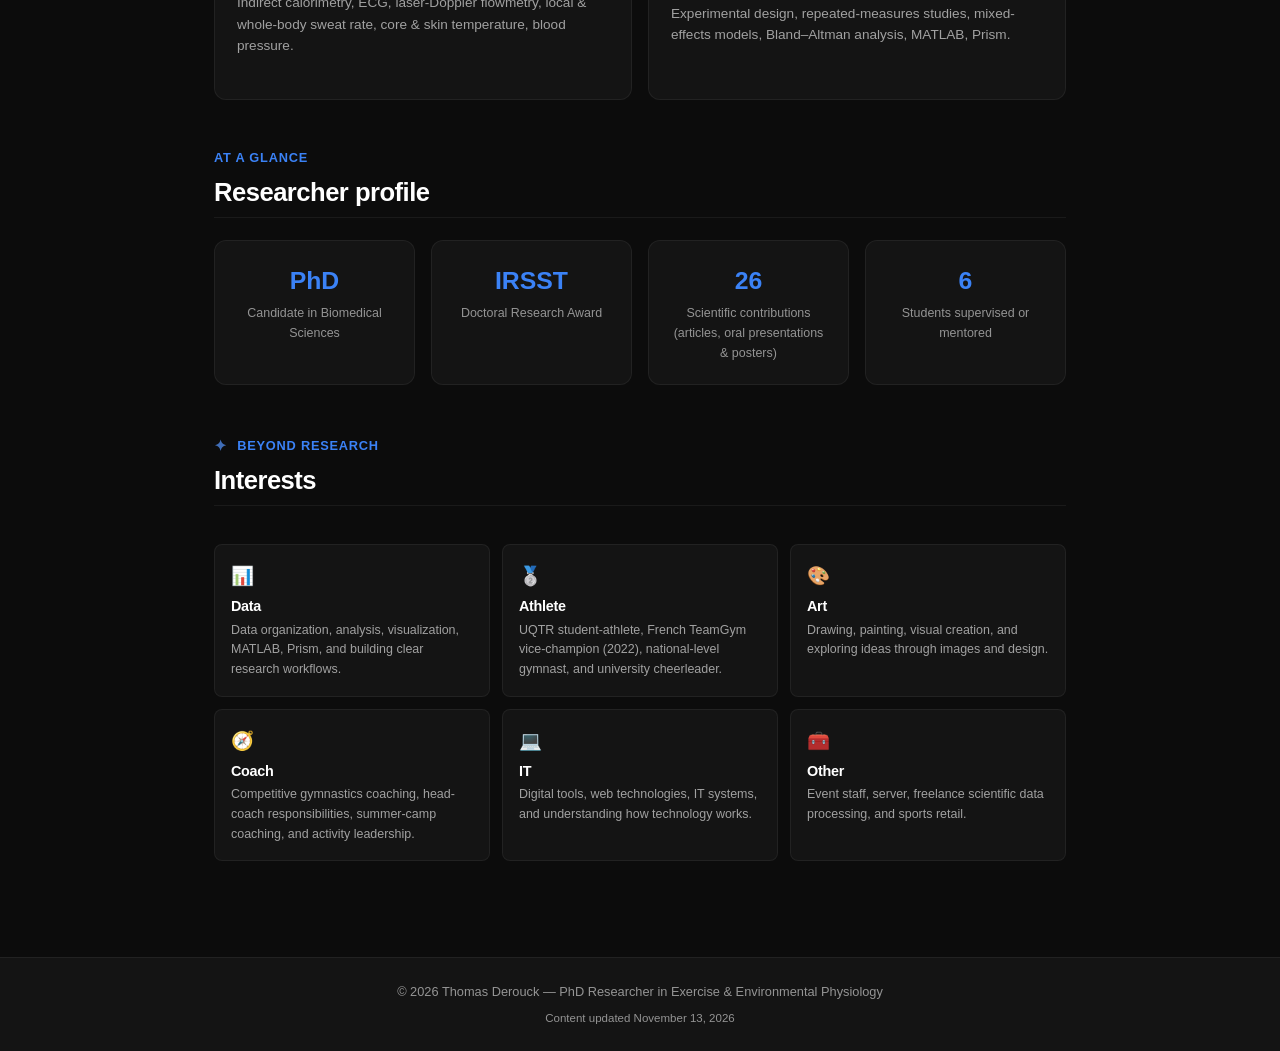
==== commit a9fb43a9: "Add files via upload" ====
--- a/index.html
+++ b/index.html
@@ -1,4 +1,5 @@
-﻿<!DOCTYPE html>
+<!DOCTYPE html>
+<!-- Generated from content/site.json and templates/index.html. Run scripts/build.py after editing the sources. -->
 <html lang="en">
 <head>
   <meta charset="UTF-8">
@@ -6,6 +7,7 @@
   <title>Thomas Derouck - PhD Candidate</title>
   <meta name="description" content="Academic website of Thomas Derouck, PhD candidate in biomedical sciences and environmental exercise physiology.">
   <meta name="theme-color" content="#0c0c0c">
+  <script src="preferences.js"></script>
   <link rel="stylesheet" href="style.css">
   <link rel="icon" href="favicon.ico">
   <meta property="og:type" content="website">
@@ -19,102 +21,12 @@
   <script src="components.js" defer></script>
   <site-header></site-header>
 
-  <main id="main-content">
-
-    <section class="hero profile-section">
-      <img src="profile.jpg" alt="Portrait of Thomas Derouck" class="profile-photo">
-      <div class="hero-copy reveal">
-        <h1>PhD Candidate in Biomedical Sciences</h1>
-        <p class="subtitle">Exercise Physiology · Environmental Physiology · Occupational Heat Stress · Heat Acclimation</p>
-        <p class="description">PhD researcher in exercise and environmental physiology in Canada, studying how the human body responds and adapts to heat stress. I develop heat acclimation strategies designed to move beyond the laboratory and into occupational settings. Previously, I studied human performance in heat at France’s National Institute of Sport, and pathophysiology in operational environments at the French Armed Forces Biomedical Research Institute. From performance to pathology to extreme environments, my work explores how the human body responds, adapts, and performs under physiological stress.</p>
-        <div class="profile-links">
-          <a class="profile-link" href="https://www.linkedin.com/in/thomas-derouck/" target="_blank" rel="noopener noreferrer"><span aria-hidden="true">💼</span> LinkedIn</a>
-          <a class="profile-link" href="https://www.researchgate.net/profile/Thomas-Derouck-2?ev=prf_overview" target="_blank" rel="noopener noreferrer"><span aria-hidden="true">R<sup>G</sup></span> ResearchGate</a>
-          <a class="profile-link" href="https://scholar.google.com/citations?user=hcS6r_EAAAAJ&amp;hl=fr&amp;oi=ao" target="_blank" rel="noopener noreferrer"><span aria-hidden="true">🎓</span> Google Scholar</a>
-        </div>
-      </div>
-    </section>
-
-    <section class="section about-section reveal">
-      <h2 class="section-title">About</h2>
-      <p>I have always been fascinated by what happens when the human body is pushed beyond the ordinary.</p>
-      <p>Sport was probably where that curiosity started. First as a national-level athlete, then as a coach, I spent years watching people learn, adapt, fail, recover, and eventually do things their bodies could not do a few months earlier. Research gave me a different way of asking the same questions.</p>
-      <p>Over time, those questions took me from human performance in elite sport to pathophysiology in military environments, and eventually to the physiological challenges of working in extreme heat. Along the way, they also took me across the Atlantic - from France to Canada - to pursue a PhD and continue exploring the limits of human physiology.</p>
-      <p>I have always been drawn to things that put me slightly outside my comfort zone. I like understanding how things work, breaking problems down, and figuring out how the pieces fit together - perhaps there is a bit of an engineer's mind behind the scientist.</p>
-      <p>But understanding has never been enough on its own. I like turning ideas into something tangible: testing them in the field, building something that works, or passing knowledge on through teaching and coaching.</p>
-      <p>Perhaps that is what connects everything for me; sport, coaching, research, and the need to keep moving, learning, and discovering what comes next. New environments have repeatedly pushed me to adapt and rethink what I thought I knew. And that is ultimately what keeps me curious about the human body too: its remarkable ability to do the same.</p>
-    </section>
-
-    <section class="section reveal">
-      <h2 class="section-title">Areas of Expertise</h2>
-      <div class="expertise-grid">
-        <article class="expertise-item">
-          <h3>Thermal &amp; Environmental Physiology</h3>
-          <p>Heat stress, thermoregulation, heat acclimation, core &amp; skin temperature, sweating, thermal perception.</p>
-        </article>
-        <article class="expertise-item">
-          <h3>Human Performance &amp; Exercise Physiology</h3>
-          <p>Exercise testing, cardiovascular &amp; metabolic responses, fatigue, strength, performance assessment.</p>
-        </article>
-        <article class="expertise-item">
-          <h3>Human Physiological Measurements</h3>
-          <p>Indirect calorimetry, ECG, laser-Doppler flowmetry, local &amp; whole-body sweat rate, core &amp; skin temperature, blood pressure.</p>
-        </article>
-        <article class="expertise-item">
-          <h3>Research &amp; Data Analysis</h3>
-          <p>Experimental design, repeated-measures studies, mixed-effects models, Bland–Altman analysis, MATLAB, Prism.</p>
-        </article>
-      </div>
-    </section>
-
-    <section class="section reveal">
-      <div class="section-header">
-        <div>
-          <p class="eyebrow">At a glance</p>
-          <h2 class="section-title">Researcher profile</h2>
-        </div>
-      </div>
-
-      <div class="stat-grid">
-        <div class="stat-card">
-          <span class="stat-number">PhD</span>
-          <span class="stat-label">Candidate in Biomedical Sciences</span>
-        </div>
-        <div class="stat-card">
-          <span class="stat-number">IRSST</span>
-          <span class="stat-label">Doctoral Research Award</span>
-        </div>
-        <div class="stat-card">
-          <span class="stat-number">25+</span>
-          <span class="stat-label">Scientific contributions (articles, oral presentations &amp; posters)</span>
-        </div>
-        <div class="stat-card">
-          <span class="stat-number">5+</span>
-          <span class="stat-label">Students supervised or mentored</span>
-        </div>
-      </div>
-    </section>
-
-    <section class="section reveal profile-interests">
-      <div class="section-header">
-        <p class="eyebrow"><span class="section-icon" aria-hidden="true">✦</span> Beyond research</p>
-        <h2 class="section-title">Interests</h2>
-      </div>
-      <div class="interest-grid">
-        <article class="interest-item"><span aria-hidden="true">📊</span><h3>Data</h3><p>Data organization, analysis, visualization, MATLAB, Prism, and building clear research workflows.</p></article>
-        <article class="interest-item"><span aria-hidden="true">🥈</span><h3>Athlete</h3><p>UQTR student-athlete, French TeamGym vice-champion (2022), national-level gymnast, and university cheerleader.</p></article>
-        <article class="interest-item"><span aria-hidden="true">🎨</span><h3>Art</h3><p>Drawing, painting, visual creation, and exploring ideas through images and design.</p></article>
-        <article class="interest-item"><span aria-hidden="true">🧭</span><h3>Coach</h3><p>Competitive gymnastics coaching, head-coach responsibilities, summer-camp coaching, and activity leadership.</p></article>
-        <article class="interest-item"><span aria-hidden="true">💻</span><h3>IT</h3><p>Digital tools, web technologies, IT systems, and understanding how technology works.</p></article>
-        <article class="interest-item"><span aria-hidden="true">🧰</span><h3>Other</h3><p>Event staff, server, freelance scientific data processing, and sports retail.</p></article>
-      </div>
-    </section>
-  </main>
+  <main id="main-content"><section class="hero profile-section"><img src="profile.jpg" alt="Portrait of Thomas Derouck" class="profile-photo"><div class="hero-copy reveal"><p class="eyebrow">Thomas Derouck · Université du Québec à Trois-Rivières</p><h1>PhD Candidate in Biomedical Sciences</h1><p class="subtitle">Exercise Physiology · Environmental Physiology · Occupational Heat Stress · Heat Acclimation</p><p class="description">PhD researcher in exercise and environmental physiology in Canada, studying how the human body responds and adapts to heat stress. I develop heat acclimation strategies designed to move beyond the laboratory and into occupational settings. Previously, I studied human performance in heat at France’s National Institute of Sport, and pathophysiology in operational environments at the French Armed Forces Biomedical Research Institute. From performance to pathology to extreme environments, my work explores how the human body responds, adapts, and performs under physiological stress.</p><div class="profile-links"><a class="profile-link" href="https://orcid.org/0009-0008-2117-3767" target="_blank" rel="noopener noreferrer"><span aria-hidden="true">iD</span> ORCID</a><a class="profile-link" href="https://www.linkedin.com/in/thomas-derouck/" target="_blank" rel="noopener noreferrer"><span aria-hidden="true">💼</span> LinkedIn</a><a class="profile-link" href="https://www.researchgate.net/profile/Thomas-Derouck-2?ev=prf_overview" target="_blank" rel="noopener noreferrer"><span aria-hidden="true">R<sup>G</sup></span> ResearchGate</a><a class="profile-link" href="https://scholar.google.com/citations?user=hcS6r_EAAAAJ&amp;hl=fr&amp;oi=ao" target="_blank" rel="noopener noreferrer"><span aria-hidden="true">🎓</span> Google Scholar</a></div></div></section><section class="section latest-section" aria-labelledby="latest-heading"><h2 id="latest-heading">What’s new</h2><ul class="news-list"><li><span class="news-date">2026</span><span><a href="publications.html#thermal-opposites">Thermal opposites</a> · New Journal Club article in <em>The Journal of Physiology</em>.</span></li><li><span class="news-date">Winter 2027</span><span><a href="experience.html#ppk1009-2027">Lecturer, PPK1009</a> · Exercise physiology at UQTR.</span></li><li><span class="news-date">Winter 2027</span><span><a href="experience.html#giras">Research assistant, GIRAS</a> · Assistantship continuing.</span></li></ul></section><section class="section reveal about-section"><div class="section-header"><h2 class="section-title">About</h2></div><p>I have always been fascinated by what happens when the human body is pushed beyond the ordinary.</p><p>Sport was probably where that curiosity started. First as a national-level athlete, then as a coach, I spent years watching people learn, adapt, fail, recover, and eventually do things their bodies could not do a few months earlier. Research gave me a different way of asking the same questions.</p><p>Over time, those questions took me from human performance in elite sport to pathophysiology in military environments, and eventually to the physiological challenges of working in extreme heat. Along the way, they also took me across the Atlantic - from France to Canada - to pursue a PhD and continue exploring the limits of human physiology.</p><p>I have always been drawn to things that put me slightly outside my comfort zone. I like understanding how things work, breaking problems down, and figuring out how the pieces fit together - perhaps there is a bit of an engineer&#x27;s mind behind the scientist.</p><p>But understanding has never been enough on its own. I like turning ideas into something tangible: testing them in the field, building something that works, or passing knowledge on through teaching and coaching.</p><p>Perhaps that is what connects everything for me; sport, coaching, research, and the need to keep moving, learning, and discovering what comes next. New environments have repeatedly pushed me to adapt and rethink what I thought I knew. And that is ultimately what keeps me curious about the human body too: its remarkable ability to do the same.</p></section><section class="section reveal "><div class="section-header"><h2 class="section-title">Areas of Expertise</h2></div><div class="expertise-grid"><article class="expertise-item"><h3>Thermal &amp; Environmental Physiology</h3><p>Heat stress, thermoregulation, heat acclimation, core &amp; skin temperature, sweating, thermal perception.</p></article><article class="expertise-item"><h3>Human Performance &amp; Exercise Physiology</h3><p>Exercise testing, cardiovascular &amp; metabolic responses, fatigue, strength, performance assessment.</p></article><article class="expertise-item"><h3>Human Physiological Measurements</h3><p>Indirect calorimetry, ECG, laser-Doppler flowmetry, local &amp; whole-body sweat rate, core &amp; skin temperature, blood pressure.</p></article><article class="expertise-item"><h3>Research &amp; Data Analysis</h3><p>Experimental design, repeated-measures studies, mixed-effects models, Bland–Altman analysis, MATLAB, Prism.</p></article></div></section><section class="section reveal "><div class="section-header"><p class="eyebrow">At a glance</p><h2 class="section-title">Researcher profile</h2></div><div class="stat-grid"><div class="stat-card"><span class="stat-number">PhD</span><span class="stat-label">Candidate in Biomedical Sciences</span></div><div class="stat-card"><span class="stat-number">IRSST</span><span class="stat-label">Doctoral Research Award</span></div><div class="stat-card"><span class="stat-number">26</span><span class="stat-label">Scientific contributions (articles, oral presentations &amp; posters)</span></div><div class="stat-card"><span class="stat-number">6</span><span class="stat-label">Students supervised or mentored</span></div></div></section><section class="section reveal profile-interests"><div class="section-header"><p class="eyebrow"><span class="section-icon" aria-hidden="true">✦</span> Beyond research</p><h2 class="section-title">Interests</h2></div><div class="interest-grid"><article class="interest-item"><span aria-hidden="true">📊</span><h3>Data</h3><p>Data organization, analysis, visualization, MATLAB, Prism, and building clear research workflows.</p></article><article class="interest-item"><span aria-hidden="true">🥈</span><h3>Athlete</h3><p>UQTR student-athlete, French TeamGym vice-champion (2022), national-level gymnast, and university cheerleader.</p></article><article class="interest-item"><span aria-hidden="true">🎨</span><h3>Art</h3><p>Drawing, painting, visual creation, and exploring ideas through images and design.</p></article><article class="interest-item"><span aria-hidden="true">🧭</span><h3>Coach</h3><p>Competitive gymnastics coaching, head-coach responsibilities, summer-camp coaching, and activity leadership.</p></article><article class="interest-item"><span aria-hidden="true">💻</span><h3>IT</h3><p>Digital tools, web technologies, IT systems, and understanding how technology works.</p></article><article class="interest-item"><span aria-hidden="true">🧰</span><h3>Other</h3><p>Event staff, server, freelance scientific data processing, and sports retail.</p></article></div></section></main>
 
   <site-footer></site-footer>
 </body>
 </html>
-
-
-
-
+
+
+
+
--- a/style.css
+++ b/style.css
@@ -89,3 +89,55 @@
 .expertise-featured{grid-column:auto;grid-row:auto;background:var(--bg-surface)}
 .expertise-featured h3{font-size:1rem}
 @media(max-width:560px){.expertise-grid{grid-template-columns:1fr}.expertise-item{min-height:0}}
+
+/* Profile updates, section navigation, and accessible interactions */
+.page-nav{display:flex;flex-wrap:wrap;gap:8px;margin-top:20px}
+.page-nav a{padding:8px 12px;border:1px solid var(--border-light);border-radius:var(--radius-sm);font-size:.8rem;color:var(--text-secondary)}
+.page-nav a:hover{background:var(--bg-elevated);color:var(--accent)}
+.text-link{display:inline-block;font-size:.82rem;font-weight:600;text-underline-offset:4px}
+.text-link:hover{text-decoration:underline}
+.cv-contact{font-size:.83rem;margin:8px 0}
+.site-footer .last-updated{font-size:.72rem;margin-top:6px}
+button{font-family:inherit}
+:focus-visible{outline:2px solid var(--accent);outline-offset:4px}
+@media(max-width:600px){
+  .site-nav{flex-wrap:wrap;overflow:visible;padding:0 12px}
+  .site-nav a{padding:10px;font-size:.78rem}
+  .site-nav .nav-contact{margin:4px 0 4px 8px;padding:6px 12px}
+  .hero-copy{min-width:0}
+  .page-nav a{padding:9px 11px}
+}
+@media(prefers-reduced-motion:reduce){
+  .spotlight{display:none}
+  *,*::before,*::after{animation:none!important}
+}
+@media print{
+  @page{margin:16mm}
+  :root{--text-primary:#111;--text-secondary:#333;--text-muted:#444;--accent:#174a80;--border:#ddd;--bg-primary:#fff;--bg-surface:#fff;--bg-elevated:#fff}
+  site-header,site-footer,.skip-link,.page-nav,.publication-actions,.cv-actions,body::after{display:none!important}
+  a{color:#111!important;text-decoration:none}
+  h1,h2,h3,h4{break-after:avoid}
+  .cv-section{break-inside:auto}
+  .cv-section-heading{break-after:avoid}
+  .cv-entry,.cv-featured-list article,.reference-item{break-inside:avoid}
+  .cv-keywords span{background:#fff!important}
+  .card,.publication,.stat-card{box-shadow:none!important;transform:none!important;background:#fff!important}
+  .cv-contact{display:block}
+}
+
+/* Compact news and a document-only CV landing page */
+.latest-section{padding:16px 0;border-top:1px solid var(--border);border-bottom:1px solid var(--border);margin-bottom:36px}
+.latest-section h2{font-size:.95rem;margin-bottom:10px}
+.news-list{list-style:none;padding:0;font-size:.84rem}
+.news-list li{display:grid;grid-template-columns:100px minmax(0,1fr);gap:16px;line-height:1.5}
+.news-list li+li{margin-top:7px}
+.news-date{font-size:.76rem;color:var(--text-muted);padding-top:1px}
+.news-list a{color:var(--text-primary);font-weight:600}
+.news-list a:hover{color:var(--accent);text-decoration:underline;text-underline-offset:3px}
+.cv-download{max-width:620px}
+.cv-download .cv-file-note{font-size:.8rem;color:var(--text-muted);margin:14px 0 0}
+@media(max-width:480px){.news-list li{grid-template-columns:80px minmax(0,1fr);gap:10px}}
+
+.orcid-mark{font-size:.8rem;font-weight:700}
+.contact-methods{grid-template-columns:repeat(2,minmax(0,1fr))}
+@media(max-width:680px){.contact-methods{grid-template-columns:1fr}}
